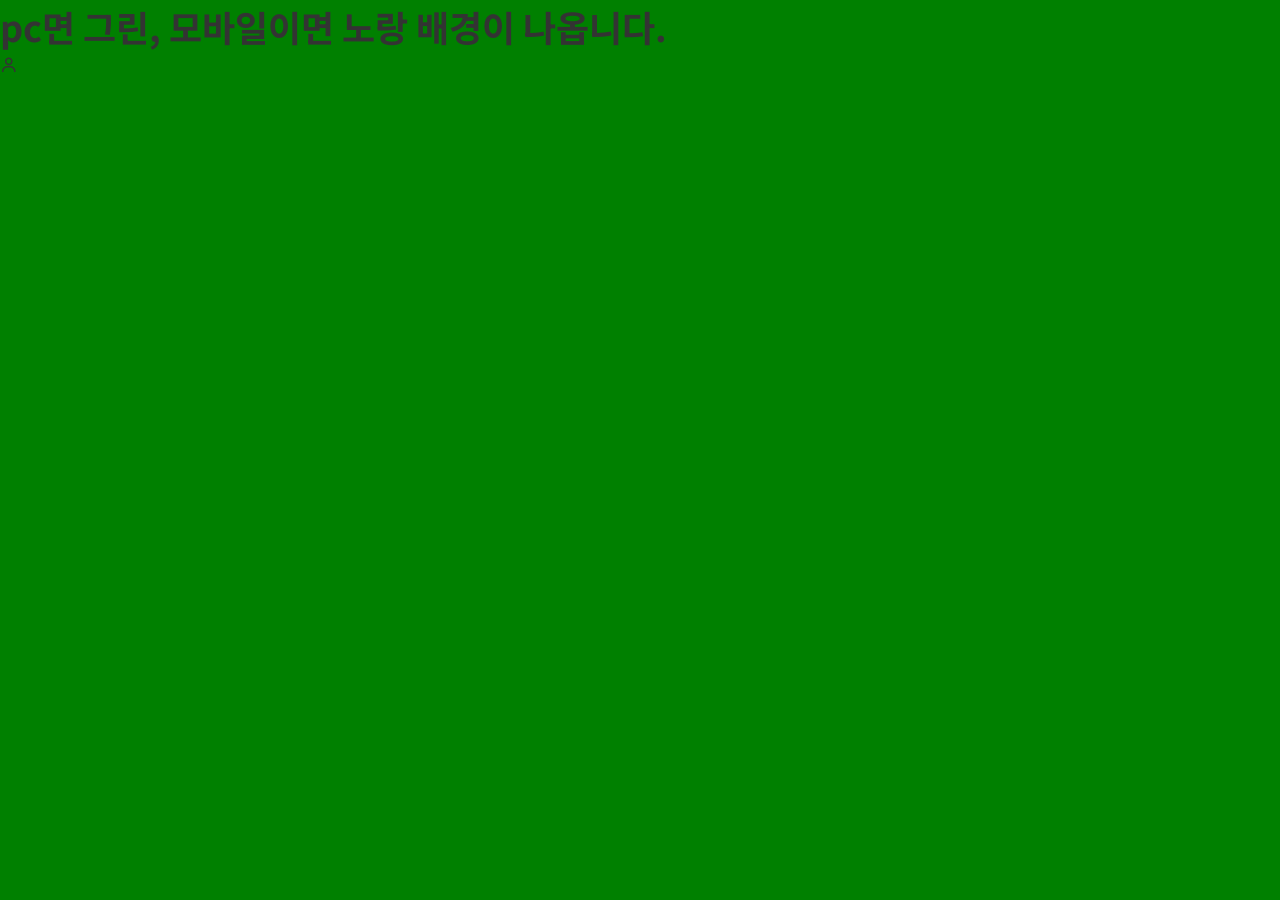
==== index.html @ c999ea31 "Add files via upload" ====
<!DOCTYPE html>
<html lang="en">
<head>
  <meta charset="UTF-8">
  <meta http-equiv="X-UA-Compatible" content="IE=edge">
  <meta name="viewport" content="width=device-width, initial-scale=1.0">
  <title>반응형 포트폴리오</title>
  <!-- 박스아이콘 -->
  <link href='https://unpkg.com/boxicons@2.0.9/css/boxicons.min.css' rel='stylesheet'>
  <link rel="stylesheet" href="css/style.css">
  <!-- pc.css -->
  <link 
    rel="stylesheet" 
    href="css/pc.css" 
    media="screen and (min-width:768px)"
  >
  <!-- mobile.css -->
  <link 
    rel="stylesheet" 
    href="css/mobile.css"
    media="screen and (max-width: 767px)"
  >
  <script src="https://ajax.googleapis.com/ajax/libs/jquery/3.5.1/jquery.min.js"></script>

</head>
<body>
  <h1>pc면 그린, 모바일이면 노랑 배경이 나옵니다.</h1>
  <i class='bx bx-user'></i>
</body>
</html>
---- css/style.css ----
/* style.css 기본(공통) 스타일 */
@import url('https://fonts.googleapis.com/css2?family=Noto+Sans+KR:wght@300;400;500;700&display=swap');

:root {
  --main-color: orange;
  --text-color: #333;
}

* {
  margin: 0;
  padding: 0;
  box-sizing: border-box;
}

a {
  text-decoration: none;
  color: var(--text-color);
}

ul {
  list-style-type: none;
}

body {
  font-size: 18px;
  color: var(--text-color);
  font-family: 'Noto Sans KR', sans-serif;
}
---- css/pc.css ----
/* pc.css */
body {
  background: green;
}
---- css/mobile.css ----
/* mobile.css */
body {
  background: yellow;
}
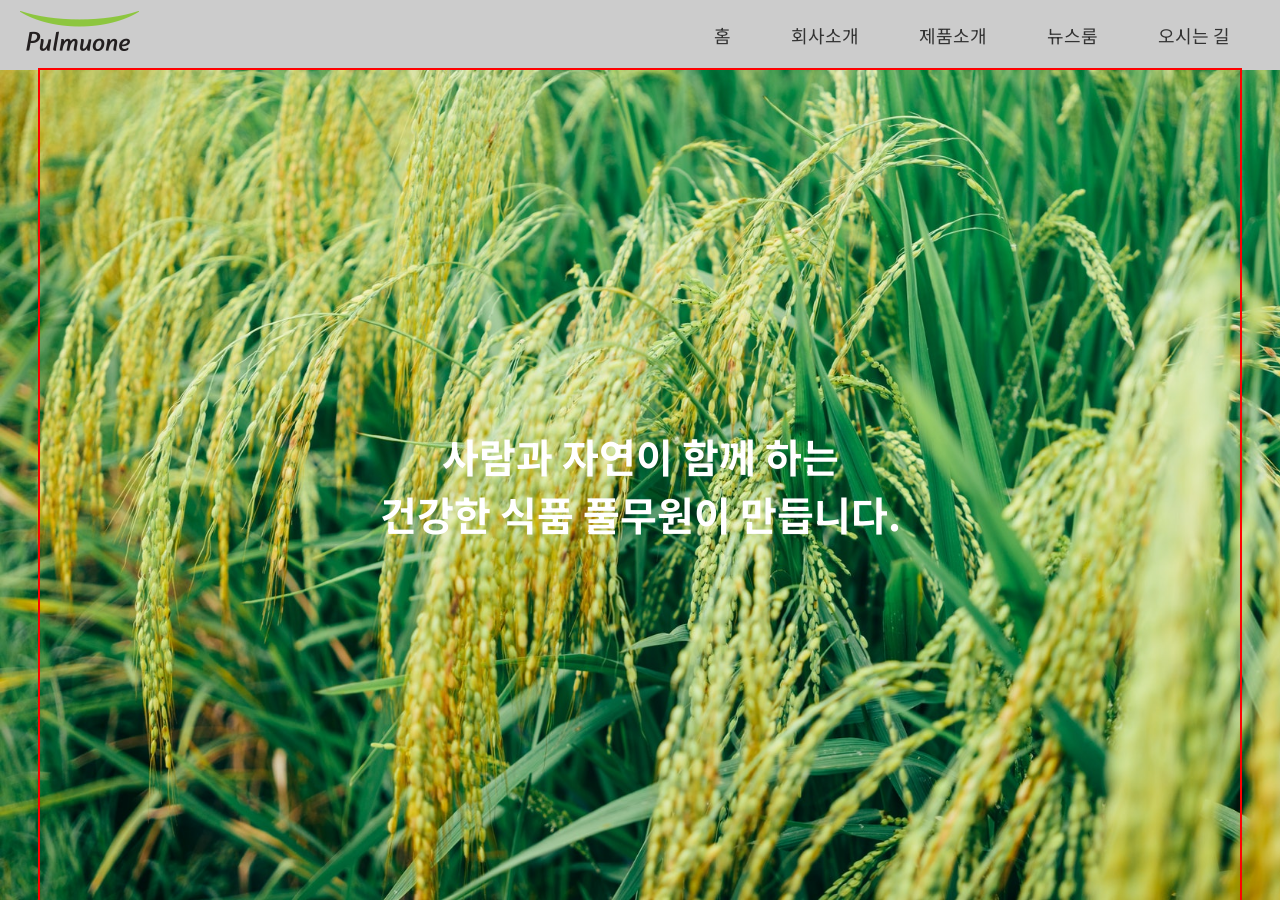
==== commit cf6181e1: "Add files via upload" ====
--- a/index.html
+++ b/index.html
@@ -21,10 +21,35 @@
     media="screen and (max-width: 767px)"
   >
   <script src="https://ajax.googleapis.com/ajax/libs/jquery/3.5.1/jquery.min.js"></script>
+  <script src="js/main.js"></script>
 
 </head>
 <body>
-  <h1>pc면 그린, 모바일이면 노랑 배경이 나옵니다.</h1>
-  <i class='bx bx-user'></i>
+  <header id="main-header">
+    <h1>
+      <a href="#">
+        <img src="images/logo.png" alt="풀무원">
+      </a>
+    </h1>
+    <nav id="gnb">
+      <ul>
+        <li><a href="#">홈</a></li>
+        <li><a href="#">회사소개</a></li>
+        <li><a href="#">제품소개</a></li>
+        <li><a href="#">뉴스룸</a></li>
+        <li><a href="#">오시는 길</a></li>
+      </ul>
+      <button id="toggle-btn" class="btn">
+        <i class='bx bx-menu-alt-right'></i>
+      </button>
+    </nav>
+  </header>
+
+  <!-- 메인비주얼 -->
+  <section id="main-visual">
+    <div class="container">
+      <h2>사람과 자연이 함께 하는<br>건강한 식품 풀무원이 만듭니다.</h2>
+    </div>
+  </section>
 </body>
 </html>
--- a/css/style.css
+++ b/css/style.css
@@ -25,4 +25,21 @@
   font-size: 18px;
   color: var(--text-color);
   font-family: 'Noto Sans KR', sans-serif;
+  background: #fff;
+}
+
+.container {
+  width: 1200px;
+  margin: 0 auto;
+}
+
+.btn {
+  border-style: none;
+  width: 32px;
+  height: 32px;
+  background: transparent;
+}
+
+.bx-menu-alt-right {
+  font-size: 32px;
 }
--- a/css/pc.css
+++ b/css/pc.css
@@ -1,4 +1,53 @@
 /* pc.css */
-body {
-  background: green;
+#main-header {
+  height: 70px;
+  background: #ccc;
+  display: flex;
+  justify-content: space-between;
+  align-items: center;
+}
+
+#main-header h1 {
+  margin-left: 20px;
+}
+
+#gnb {
+  margin-right: 20px;
+}
+
+#gnb > ul {
+  display: flex!important;
+}
+
+#gnb > ul > li {
+  margin-left: 30px;
+  margin-right: 30px;
+}
+
+#toggle-btn {
+  display: none;
+}
+
+/* 메인비주얼 */
+#main-visual {
+  background: #999;
+  width: 100%;
+  height: calc(100vh - 70px);
+  color: #fff;
+  /* 가로구도 배경 */
+  background-image: url(../images/main-visual1.jpg);
+  background-size: cover;
+}
+
+#main-visual .container {
+  display: flex;
+  height: 100%;
+  justify-content: center;
+  align-items: center;
+  outline: 2px solid red;
+  text-align: center;
+}
+
+#main-visual h2 {
+  font-size: 40px;
 }
--- a/css/mobile.css
+++ b/css/mobile.css
@@ -1,4 +1,45 @@
 /* mobile.css */
-body {
-  background: yellow;
+#main-header {
+  position: relative;
+  height: 70px;
+  background: #ccc;
+}
+
+#main-header h1 {
+  text-align: center;
+  line-height: 70px;
+}
+
+#toggle-btn {
+  display: block;
+  position: absolute;
+  right: 20px;
+  top: 20px;
+}
+
+#gnb {
+  background: #eee;
+}
+
+#gnb ul li {
+  margin: 8px 0;
+}
+
+/* 텍스트 하이라이트 효과 */
+#gnb ul li a {
+  opacity: 0.8;
+}
+
+#gnb ul li a:hover {
+  opacity: 1;
+}
+
+#gnb ul {
+  padding: 20px;
+  display: none;
+}
+
+/* 메인비주얼 */
+#main-visual {
+  /* 세로구도 배경 */
 }
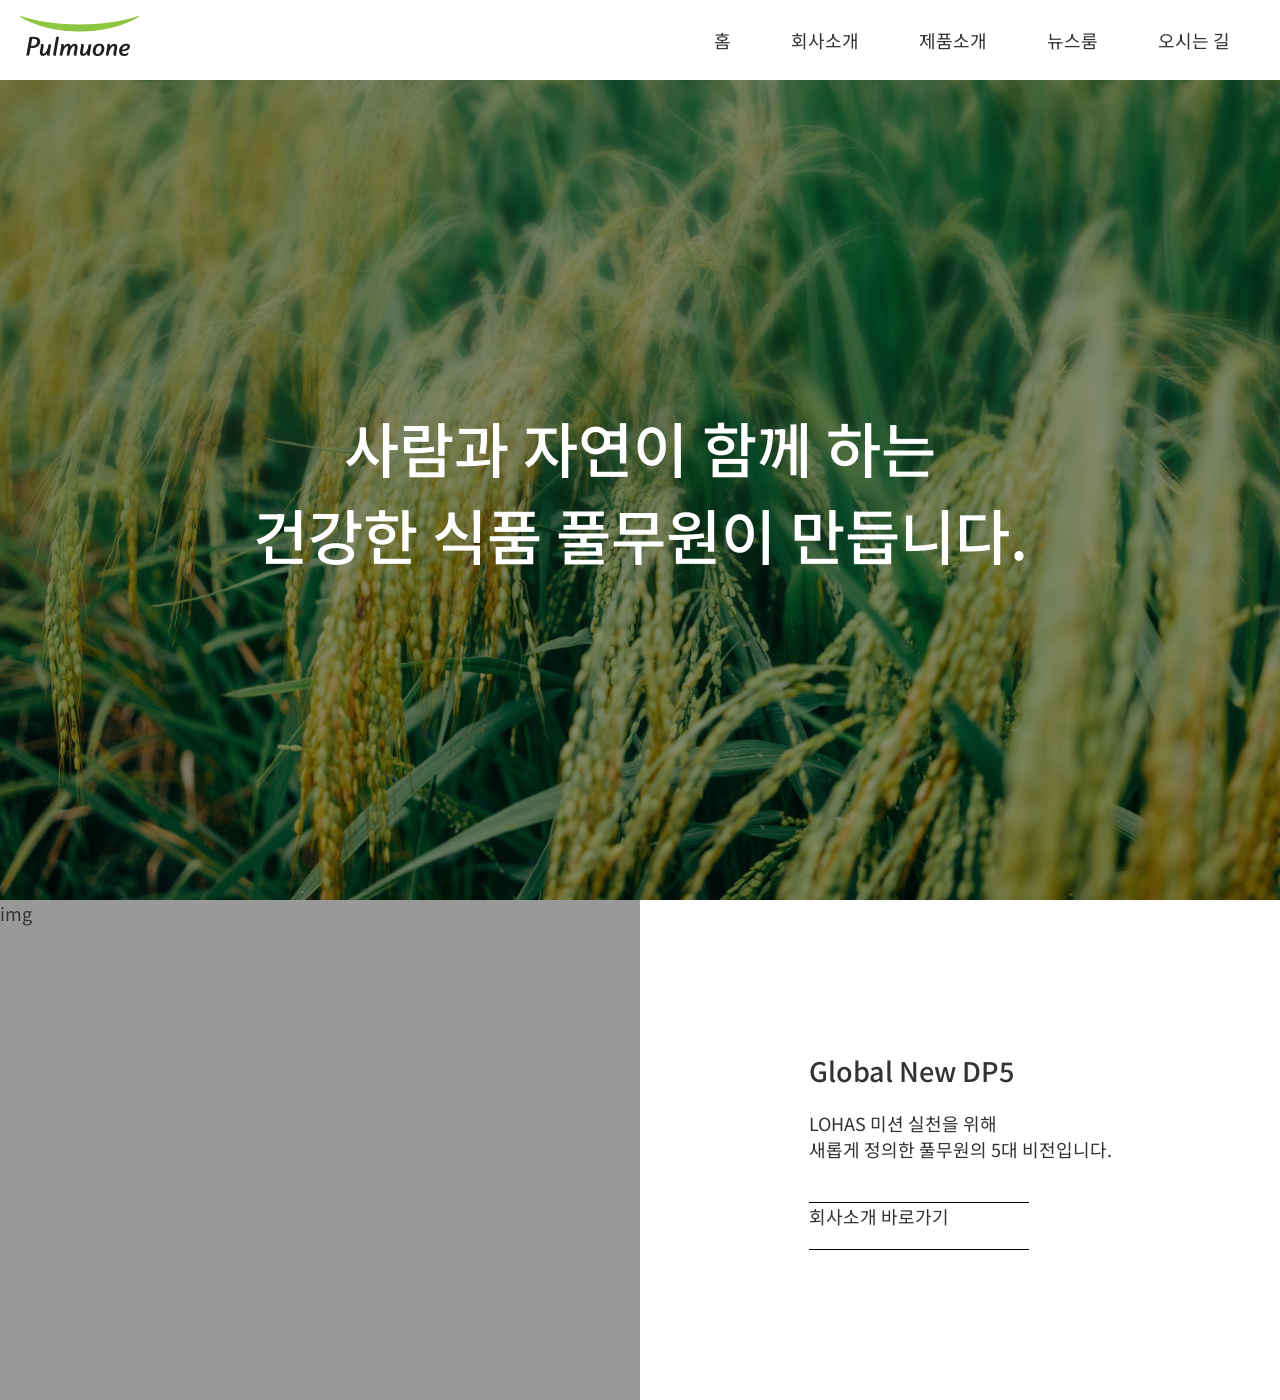
==== commit 1f398ada: "새로 올림" ====
--- a/index.html
+++ b/index.html
@@ -51,5 +51,20 @@
       <h2>사람과 자연이 함께 하는<br>건강한 식품 풀무원이 만듭니다.</h2>
     </div>
   </section>
+
+  <!-- 메인콘텐츠 -->
+  <section id="main">
+    <article>
+        <div class="img">img</div>
+        <div class="txt">
+          <div class="txt-box">
+          <h2>Global New DP5</h2>
+          <p>LOHAS 미션 실천을 위해<br> 새롭게 정의한 풀무원의 5대 비전입니다.</p>
+          <a href="#" class="btn-detail">회사소개 바로가기</a>
+          </div>
+        </div>
+    </article>
+  </section>
+
 </body>
 </html>
--- a/css/style.css
+++ b/css/style.css
@@ -2,8 +2,10 @@
 @import url('https://fonts.googleapis.com/css2?family=Noto+Sans+KR:wght@300;400;500;700&display=swap');
 
 :root {
-  --main-color: orange;
+  --main-color: #8dc63f;
   --text-color: #333;
+  --pc-haeder-height: 80px;
+  --mobile-haeder-height: 70px;
 }
 
 * {
@@ -19,6 +21,10 @@
 
 ul {
   list-style-type: none;
+}
+
+h2 {
+  font-weight: 500;
 }
 
 body {
--- a/css/pc.css
+++ b/css/pc.css
@@ -1,7 +1,7 @@
 /* pc.css */
 #main-header {
-  height: 70px;
-  background: #ccc;
+  height: var(--pc-haeder-height);
+  background: #fff;
   display: flex;
   justify-content: space-between;
   align-items: center;
@@ -32,22 +32,64 @@
 #main-visual {
   background: #999;
   width: 100%;
-  height: calc(100vh - 70px);
+  height: calc(100vh - var(--pc-haeder-height));
   color: #fff;
   /* 가로구도 배경 */
   background-image: url(../images/main-visual1.jpg);
   background-size: cover;
+  background-position: center;
 }
 
 #main-visual .container {
   display: flex;
+  width: 100%;
   height: 100%;
   justify-content: center;
   align-items: center;
-  outline: 2px solid red;
+  /* outline: 2px solid red; */
   text-align: center;
 }
 
 #main-visual h2 {
-  font-size: 40px;
+  font-size: 60px;
+}
+
+/* 메인콘텐츠 */
+#main {
+  width: 100%;
+}
+
+#main article {
+  width: 100%;
+  height: 500px;
+  display: flex;
+}
+
+#main article .img {
+  background: #999;
+  width: 50%;
+}
+
+#main article .txt {
+  width: 50%;
+  display: flex;
+  justify-content: center;
+  align-items: center;
+}
+
+.txt-box h2 {
+  margin-bottom: 20px;
+}
+
+.txt-box p {
+  margin-bottom: 40px;
+}
+
+.btn-detail {
+  display: block;
+  width: 220px;
+  height: 48px;
+  border-top: 1px solid #000;
+  border-bottom: 1px solid #000;
+  
 }
--- a/css/mobile.css
+++ b/css/mobile.css
@@ -1,13 +1,18 @@
 /* mobile.css */
 #main-header {
   position: relative;
-  height: 70px;
-  background: #ccc;
+  height: var(--mobile-haeder-height);
+  background: #fff;
 }
 
 #main-header h1 {
   text-align: center;
   line-height: 70px;
+}
+
+/* 모바일 로고 크기 */
+#main-header h1 img {
+  height: 30px;
 }
 
 #toggle-btn {
@@ -41,5 +46,26 @@
 
 /* 메인비주얼 */
 #main-visual {
+  background: #999;
+  width: 100%;
+  height: calc(100vh - var(--mobile-haeder-height));
+  color: #fff;
   /* 세로구도 배경 */
-}+  background-image: url(../images/main-visual-mobile1.jpg);
+  background-size: cover;
+  background-position: center;
+}
+
+#main-visual .container {
+  width: 100%;
+  display: flex;
+  height: 100%;
+  justify-content: center;
+  align-items: center;
+  /* outline: 2px solid red; */
+  text-align: center;
+}
+
+#main-visual h2 {
+  font-size: 24px;
+}
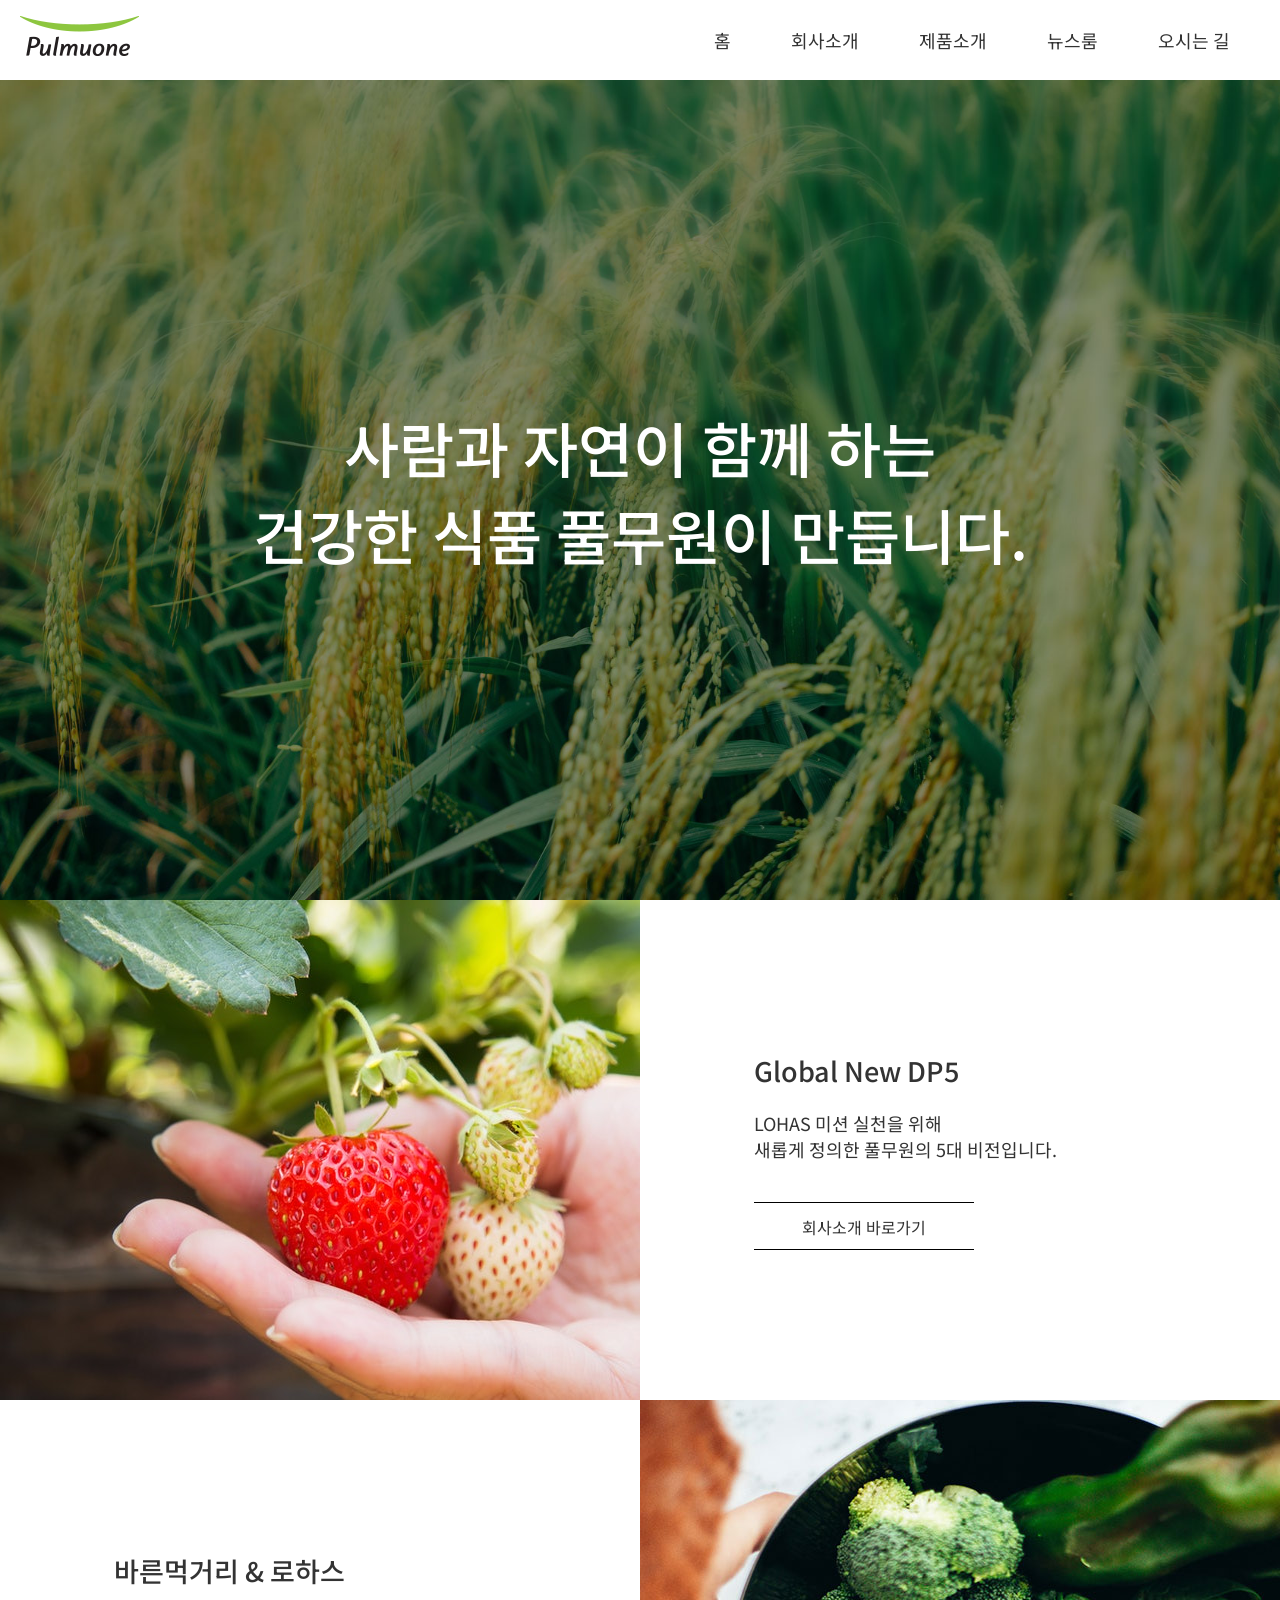
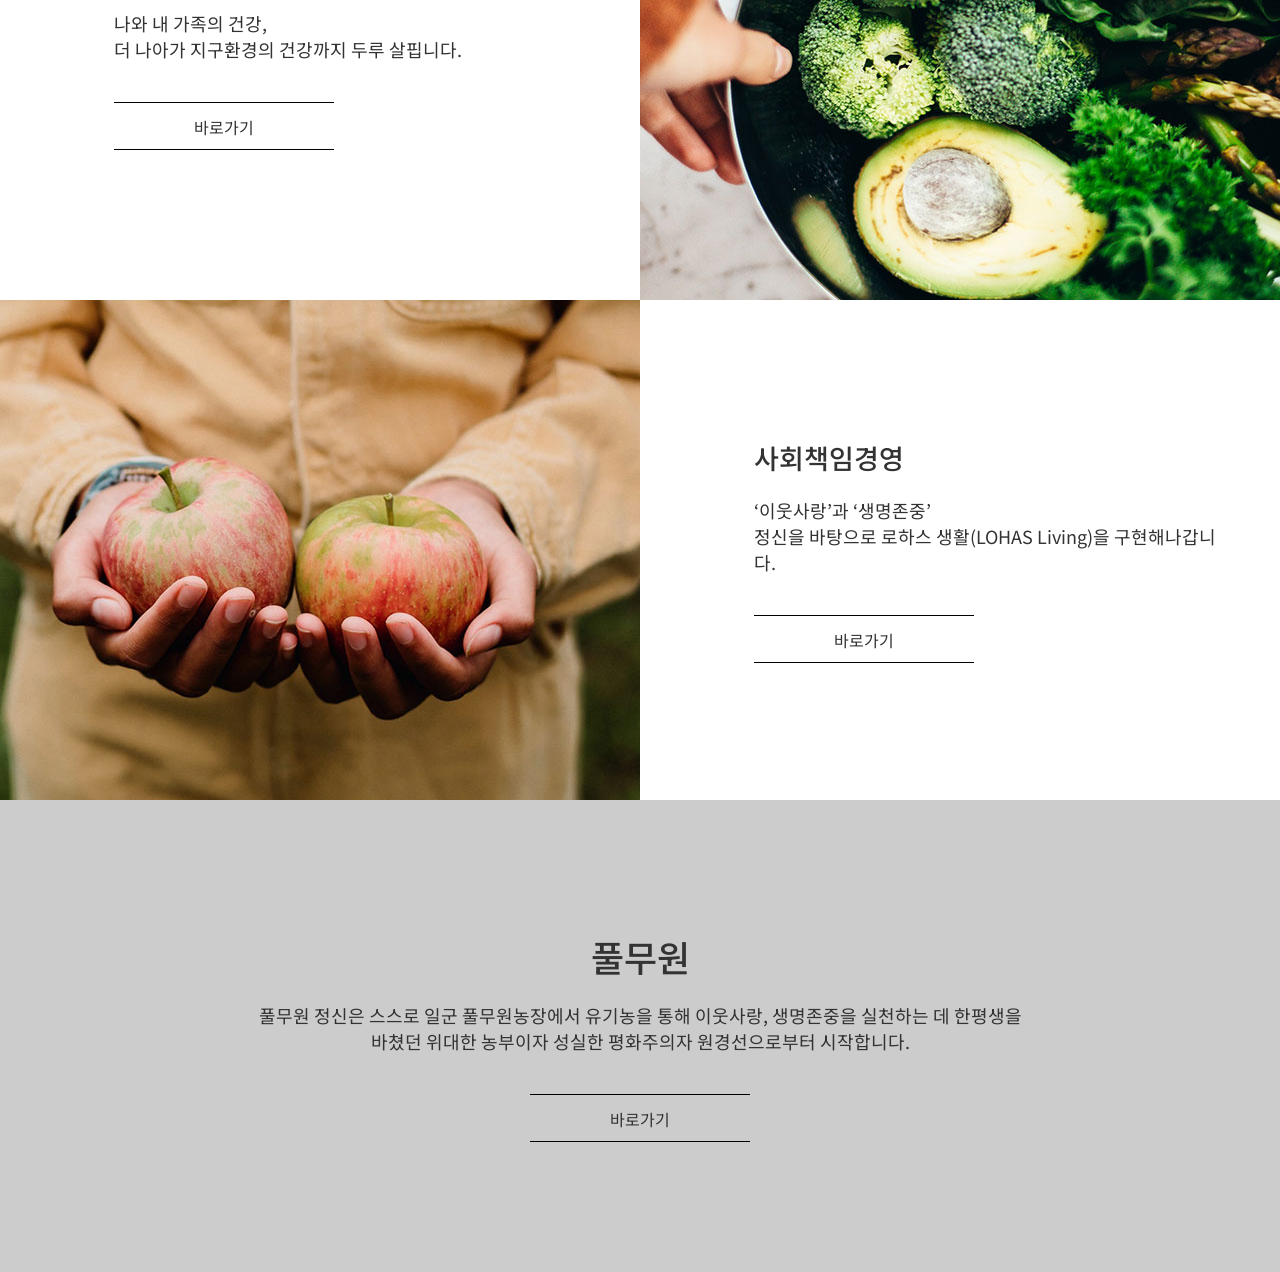
==== commit 0db9b1c6: "Add files via upload" ====
--- a/index.html
+++ b/index.html
@@ -55,16 +55,43 @@
   <!-- 메인콘텐츠 -->
   <section id="main">
     <article>
-        <div class="img">img</div>
+        <div class="img"></div>
         <div class="txt">
           <div class="txt-box">
-          <h2>Global New DP5</h2>
-          <p>LOHAS 미션 실천을 위해<br> 새롭게 정의한 풀무원의 5대 비전입니다.</p>
-          <a href="#" class="btn-detail">회사소개 바로가기</a>
+              <h2>Global New DP5</h2>
+              <p>LOHAS 미션 실천을 위해<br> 새롭게 정의한 풀무원의 5대 비전입니다.</p>
+              <a href="#" class="btn-detail">회사소개 바로가기</a>
+          </div>
+        </div>
+    </article>
+    <article>
+        <div class="img"></div>
+        <div class="txt">
+          <div class="txt-box">
+              <h2>바른먹거리 & 로하스</h2>
+              <p>나와 내 가족의 건강,<br> 더 나아가 지구환경의 건강까지 두루 살핍니다.</p>
+              <a href="#" class="btn-detail">바로가기</a>
+          </div>
+        </div>
+    </article>
+    <article>
+        <div class="img"></div>
+        <div class="txt">
+          <div class="txt-box">
+              <h2>사회책임경영</h2>
+              <p>‘이웃사랑’과 ‘생명존중’ <br>정신을 바탕으로 로하스 생활(LOHAS Living)을 구현해나갑니다.</p>
+              <a href="#" class="btn-detail">바로가기</a>
           </div>
         </div>
     </article>
   </section>
 
+  <section id="about">
+    <div class="about-box">
+      <h2>풀무원</h2>
+      <p>풀무원 정신은 스스로 일군 풀무원농장에서 유기농을 통해 이웃사랑, 생명존중을 실천하는 데 한평생을 바쳤던 위대한 농부이자 성실한 평화주의자 원경선으로부터 시작합니다.</p>
+      <a href="#" class="btn-detail">바로가기</a>
+    </div>
+  </section>
 </body>
 </html>
--- a/css/pc.css
+++ b/css/pc.css
@@ -65,6 +65,13 @@
   display: flex;
 }
 
+/* 짝수만 가로 칼럼 뒤집기 
+  2n(짝수), 2n+1(홀수)
+*/
+#main article:nth-child(2n) {
+  flex-direction: row-reverse;
+}
+
 #main article .img {
   background: #999;
   width: 50%;
@@ -91,5 +98,51 @@
   height: 48px;
   border-top: 1px solid #000;
   border-bottom: 1px solid #000;
-  
+  text-align: center;
+  line-height: 48px;
+  font-size: 16px;
+}
+
+#main article .img {
+  background: #ccc;
+  background-size: cover;
+  background-position: center;
+}
+
+/* 각각의 주제 이미지 */
+#main article:nth-child(1) .img {
+  background-image: url(../images/main-sec01-img01.jpg);
+}
+#main article:nth-child(2) .img {
+  background-image: url(../images/main-sec01-img02.jpg);
+}
+#main article:nth-child(3) .img {
+  background-image: url(../images/main-sec01-img03.jpg);
+}
+
+#main article .txt-box {
+  /* outline: 1px solid #333; */
+  width: 80%;
+  padding-left: 50px;
+}
+
+/* about */
+#about {
+  width: 100%;
+  background: #ccc;
+  text-align: center;
+  padding: 130px 20%;
+}
+
+#about h2 {
+  font-size: 36px;
+  margin-bottom: 20px;
+}
+
+#about p {
+  margin-bottom: 40px;
+}
+
+#about .btn-detail {
+  display: inline-block;
 }
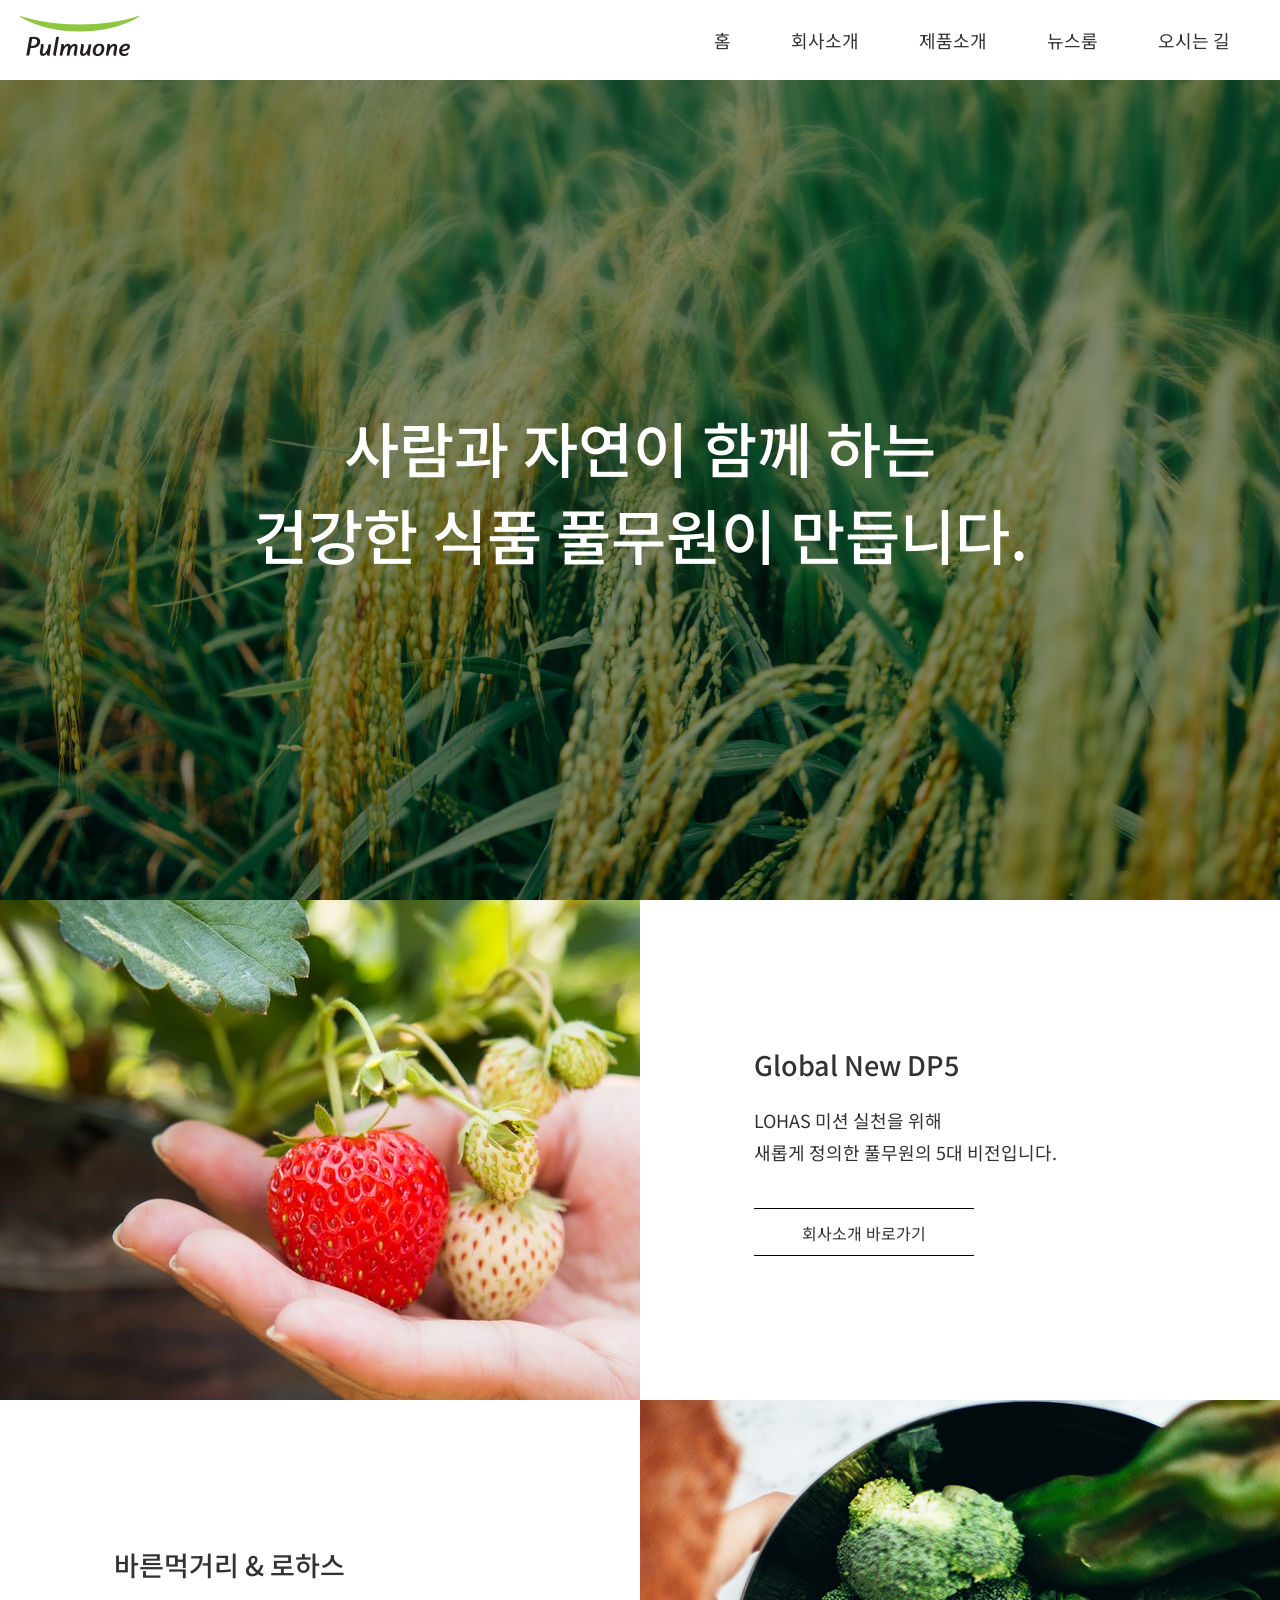
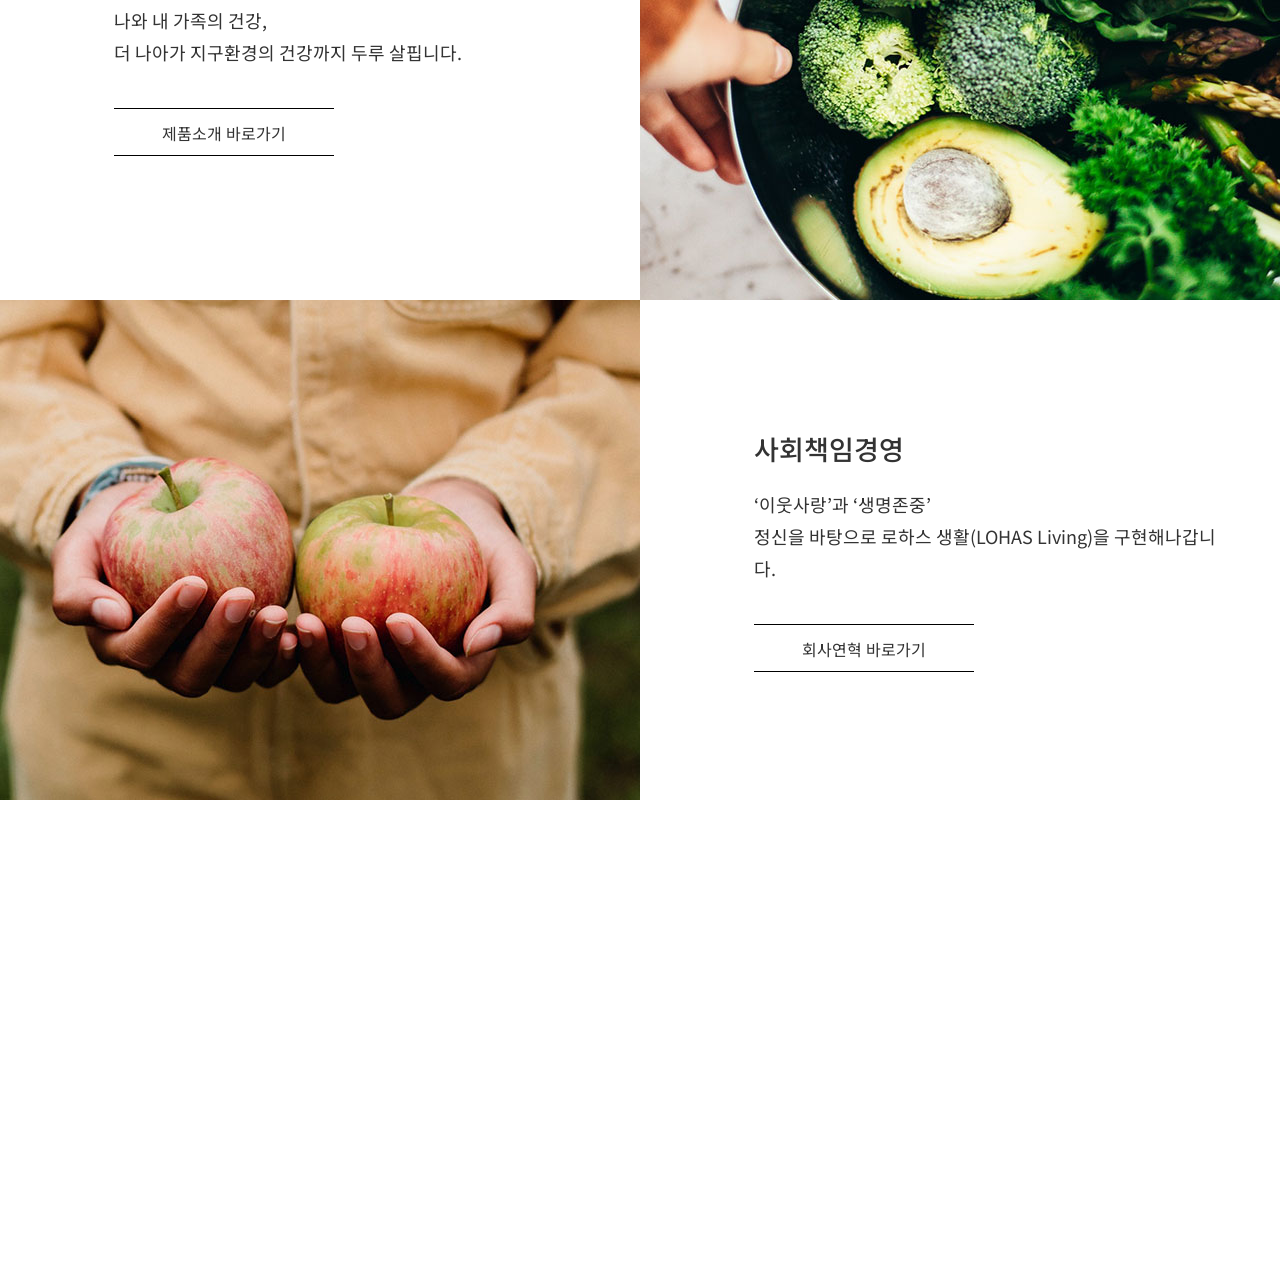
==== commit a173d176: "Add files via upload" ====
--- a/index.html
+++ b/index.html
@@ -70,7 +70,7 @@
           <div class="txt-box">
               <h2>바른먹거리 & 로하스</h2>
               <p>나와 내 가족의 건강,<br> 더 나아가 지구환경의 건강까지 두루 살핍니다.</p>
-              <a href="#" class="btn-detail">바로가기</a>
+              <a href="#" class="btn-detail">제품소개 바로가기</a>
           </div>
         </div>
     </article>
@@ -80,7 +80,7 @@
           <div class="txt-box">
               <h2>사회책임경영</h2>
               <p>‘이웃사랑’과 ‘생명존중’ <br>정신을 바탕으로 로하스 생활(LOHAS Living)을 구현해나갑니다.</p>
-              <a href="#" class="btn-detail">바로가기</a>
+              <a href="#" class="btn-detail">회사연혁 바로가기</a>
           </div>
         </div>
     </article>
@@ -90,7 +90,7 @@
     <div class="about-box">
       <h2>풀무원</h2>
       <p>풀무원 정신은 스스로 일군 풀무원농장에서 유기농을 통해 이웃사랑, 생명존중을 실천하는 데 한평생을 바쳤던 위대한 농부이자 성실한 평화주의자 원경선으로부터 시작합니다.</p>
-      <a href="#" class="btn-detail">바로가기</a>
+      <a href="#" class="btn-detail btn-style-white">바로가기</a>
     </div>
   </section>
 </body>
--- a/css/style.css
+++ b/css/style.css
@@ -34,6 +34,10 @@
   background: #fff;
 }
 
+p {
+  line-height: 32px;
+}
+
 .container {
   width: 1200px;
   margin: 0 auto;
@@ -48,4 +52,31 @@
 
 .bx-menu-alt-right {
   font-size: 32px;
+}
+
+/* 바로가기 버튼 */
+.btn-detail {
+  width: 220px;
+  height: 48px;
+  border-top: 1px solid #000;
+  border-bottom: 1px solid #000;
+  text-align: center;
+  line-height: 48px;
+  font-size: 16px;
+  display: inline-block;
+  color: var(--text-color);
+}
+
+.btn-style-white {
+  display: inline-block;
+  border-top: 1px solid #fff;
+  border-bottom: 1px solid #fff;
+  color: #fff;
+}
+
+.btn-style-green {
+  display: inline-block;
+  border-top: 1px solid var(--main-color);
+  border-bottom: 1px solid var(--main-color);
+  color: var(--main-color);
 }
--- a/css/pc.css
+++ b/css/pc.css
@@ -92,17 +92,6 @@
   margin-bottom: 40px;
 }
 
-.btn-detail {
-  display: block;
-  width: 220px;
-  height: 48px;
-  border-top: 1px solid #000;
-  border-bottom: 1px solid #000;
-  text-align: center;
-  line-height: 48px;
-  font-size: 16px;
-}
-
 #main article .img {
   background: #ccc;
   background-size: cover;
@@ -132,6 +121,11 @@
   background: #ccc;
   text-align: center;
   padding: 130px 20%;
+  background-image: url(../images/about-img.jpg);
+  background-position: center;
+  background-attachment: fixed;
+  background-size: cover;
+  color: #fff;
 }
 
 #about h2 {
@@ -142,7 +136,3 @@
 #about p {
   margin-bottom: 40px;
 }
-
-#about .btn-detail {
-  display: inline-block;
-}
--- a/css/mobile.css
+++ b/css/mobile.css
@@ -69,3 +69,85 @@
 #main-visual h2 {
   font-size: 24px;
 }
+
+
+
+/* 메인콘텐츠 */
+#main {
+  width: 100%;
+  background: #fff;
+}
+
+#main article {
+  width: 100%;
+  padding: 60px 20px;
+  text-align: center;
+  /* outline: 1px solid red; */
+}
+
+#main article .img {
+  background: #999;
+  width: 100%;
+  height: 500px;
+}
+
+#main article .txt {
+  width: 100%;
+  display: flex;
+  justify-content: center;
+  align-items: center;
+  padding-top: 40px;
+}
+
+.txt-box h2 {
+  margin-bottom: 20px;
+}
+
+.txt-box p {
+  margin-bottom: 40px;
+}
+
+#main article .img {
+  background: #ccc;
+  background-size: cover;
+  background-position: center;
+}
+
+/* 각각의 주제 이미지 */
+#main article:nth-child(1) .img {
+  background-image: url(../images/main-sec01-img01.jpg);
+}
+#main article:nth-child(2) .img {
+  background-image: url(../images/main-sec01-img02.jpg);
+}
+#main article:nth-child(3) .img {
+  background-image: url(../images/main-sec01-img03.jpg);
+}
+
+#main article .txt-box {
+  /* outline: 1px solid #333; */
+  width: 80%;
+  padding-left: 50px;
+}
+
+/* about */
+#about {
+  width: 100%;
+  background: #ccc;
+  text-align: center;
+  padding: 130px 20%;
+  background-image: url(../images/about-img.jpg);
+  background-position: center;
+  background-attachment: fixed;
+  background-size: cover;
+  color: #fff;
+}
+
+#about h2 {
+  font-size: 36px;
+  margin-bottom: 20px;
+}
+
+#about p {
+  margin-bottom: 40px;
+}
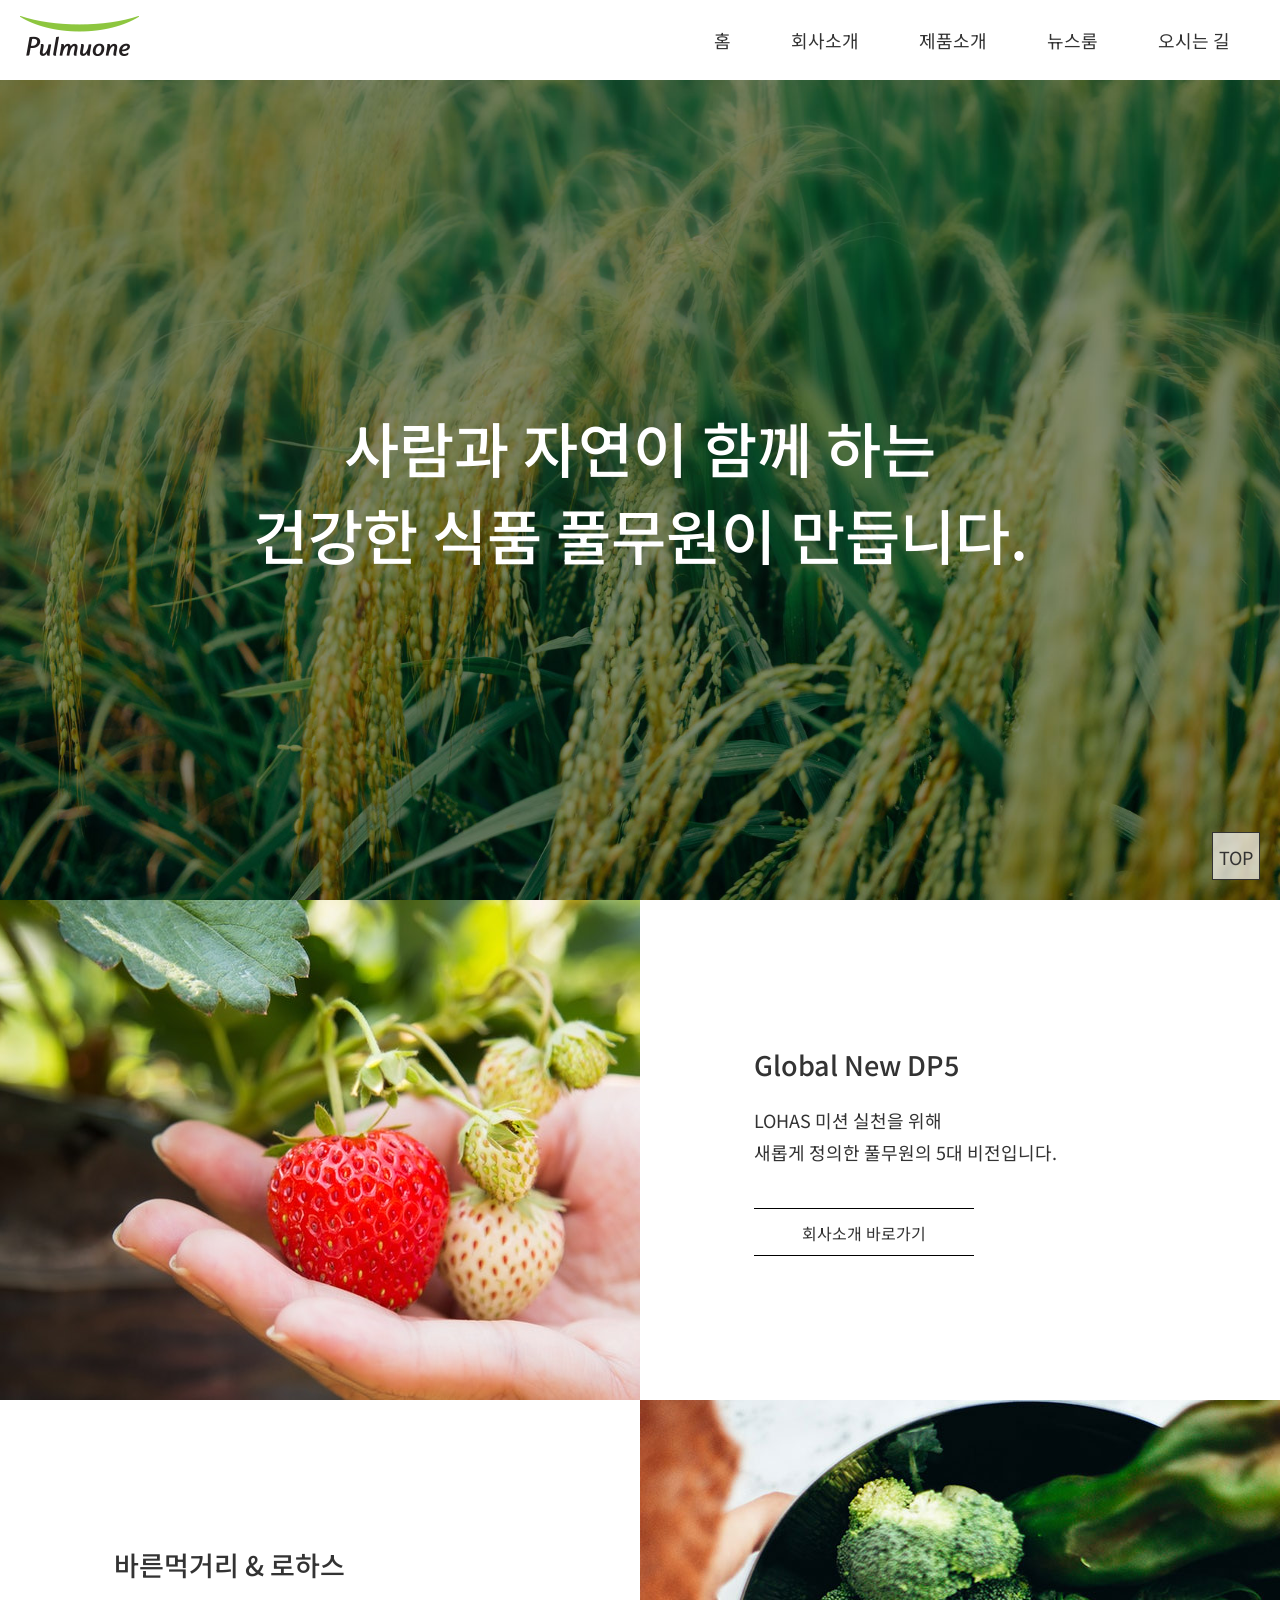
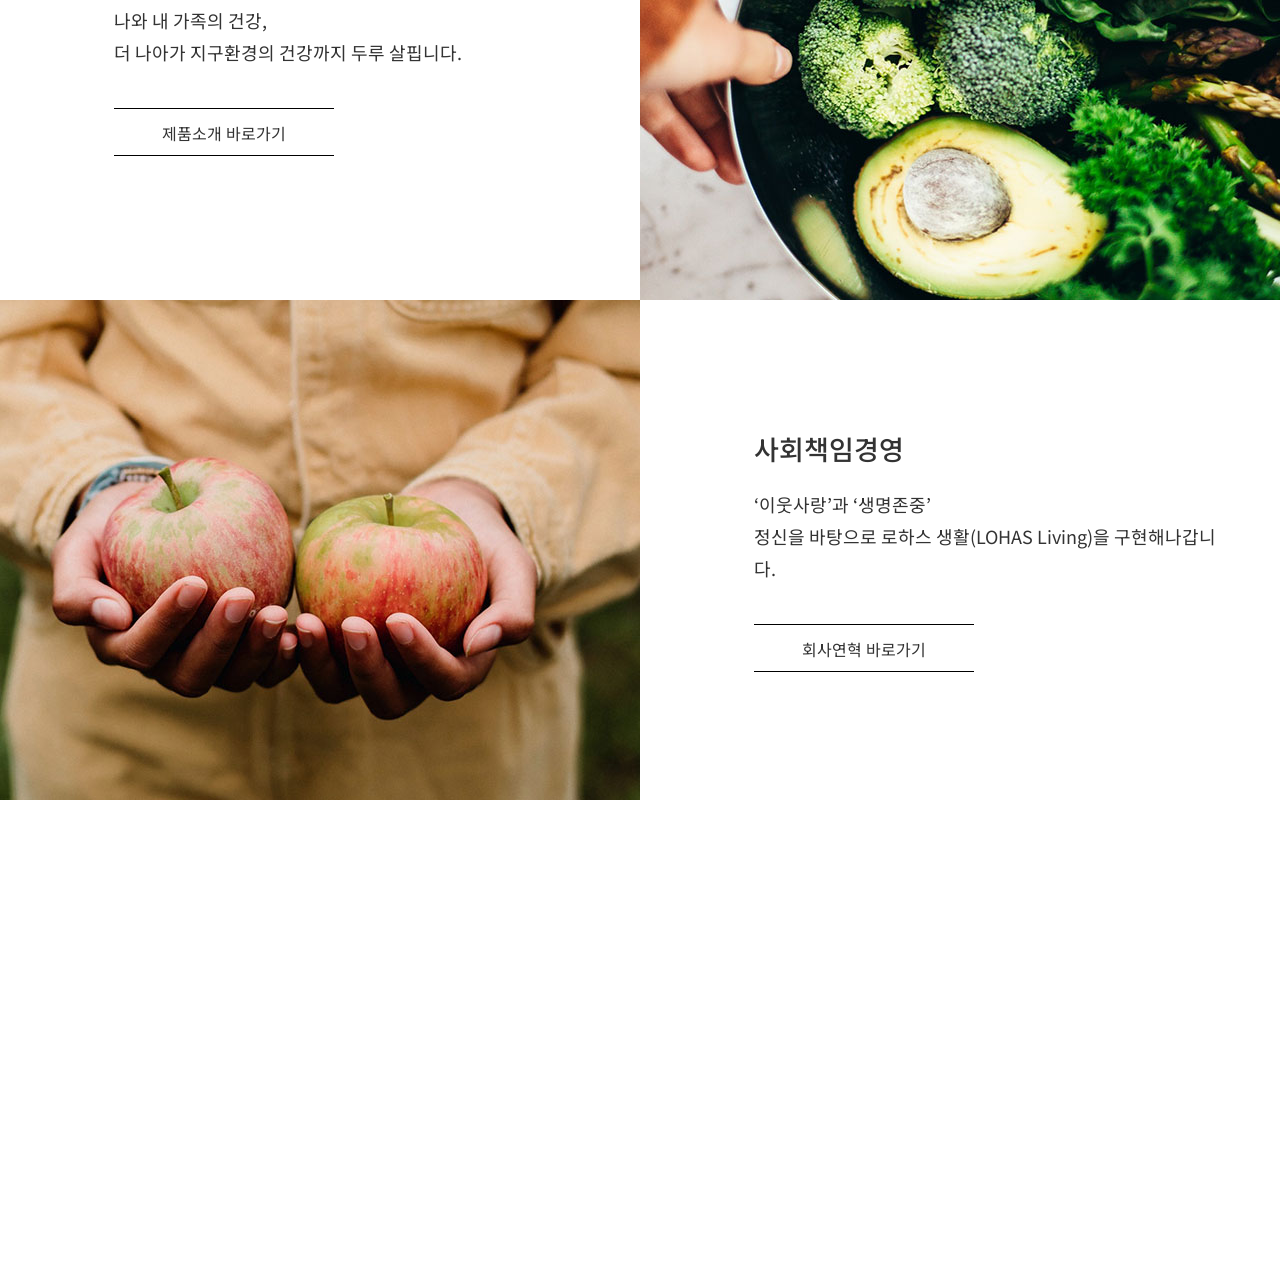
==== commit 6620a3aa: "Add files via upload" ====
--- a/index.html
+++ b/index.html
@@ -93,5 +93,8 @@
       <a href="#" class="btn-detail btn-style-white">바로가기</a>
     </div>
   </section>
+
+  <!-- 위로가기 고정포지션(fixed) 버튼 -->
+  <a href="#" class="btn-top">TOP</a>
 </body>
 </html>
--- a/css/style.css
+++ b/css/style.css
@@ -25,6 +25,10 @@
 
 h2 {
   font-weight: 500;
+}
+
+html {
+  scroll-behavior: smooth;
 }
 
 body {
@@ -79,4 +83,18 @@
   border-top: 1px solid var(--main-color);
   border-bottom: 1px solid var(--main-color);
   color: var(--main-color);
+}
+
+/* 위로가기 고정포지션(fixed) 버튼 */
+.btn-top {
+  position: fixed;
+  width: 48px;
+  height: 48px;
+  background: rgba(255,255,255,0.7);
+  color: var(--text-color);
+  bottom: 20px;
+  right: 20px;
+  border: 1px solid var(--text-color);
+  text-align: center;
+  line-height: 48px;
 }
--- a/css/mobile.css
+++ b/css/mobile.css
@@ -88,7 +88,7 @@
 #main article .img {
   background: #999;
   width: 100%;
-  height: 500px;
+  height: 300px;
 }
 
 #main article .txt {
@@ -127,7 +127,6 @@
 #main article .txt-box {
   /* outline: 1px solid #333; */
   width: 80%;
-  padding-left: 50px;
 }
 
 /* about */
